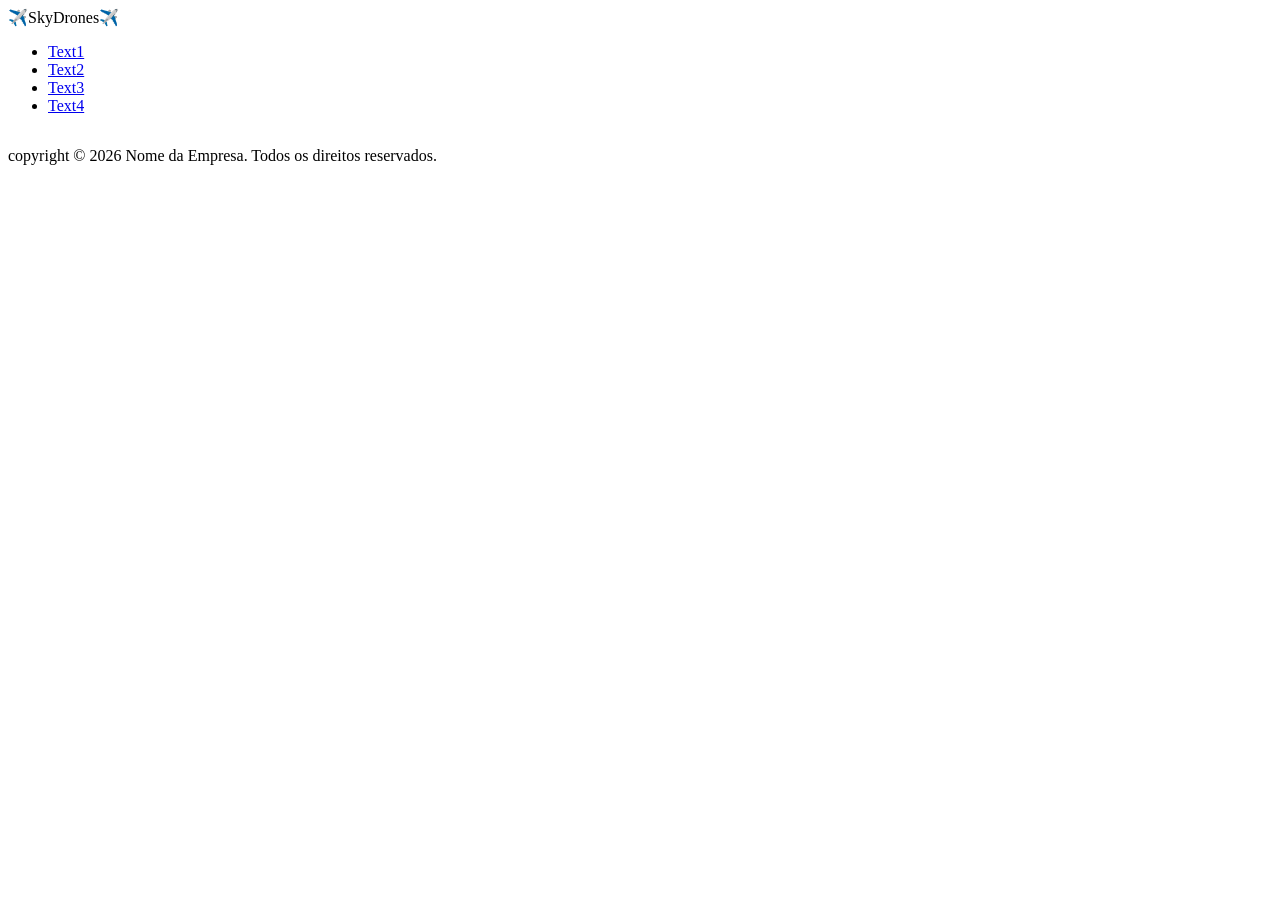
==== Skytrack_Project/index.html @ 95ff563a "Estrutura Geral - Skytrack" ====
<!DOCTYPE html>
<html lang="pt-br">

<head>
    <meta charset="UTF-8">
    <meta name="viewport" content="width=device-width, initial-scale=1.0">
    <title>Home</title>
</head>

<body>

    <!-- Cabeçalho -->
    <header>
        ✈️SkyDrones✈️
    </header>

    <!-- Menu de navegação -->
    <nav>
        <ul>
            <li>
                <a href="#">Text1</a>
            </li>
            <li>
                <a href="#">Text2</a>
            </li>
            <li>
                <a href="#">Text3</a>
            </li>
            <li>
                <a href="#">Text4</a>
            </li>
        </ul>
    </nav>

    <!-- Contéudo Principal -->
    <main>

        <!-- Seção sobre o resumo da frota -->
        <section>
            <!-- Tabela -->
            <table>

            </table>

        </section>

        <!-- Seção para cards de alerta -->
        <section>

            <!-- Um Alerta sobre manutenção (usar article para cada alerta) -->
            <article>

            </article>

        </section>

    </main>

    <footer>
        <p>copyright &copy; 2026 Nome da Empresa. Todos os direitos reservados.</p>
    </footer>

</body>

</html>
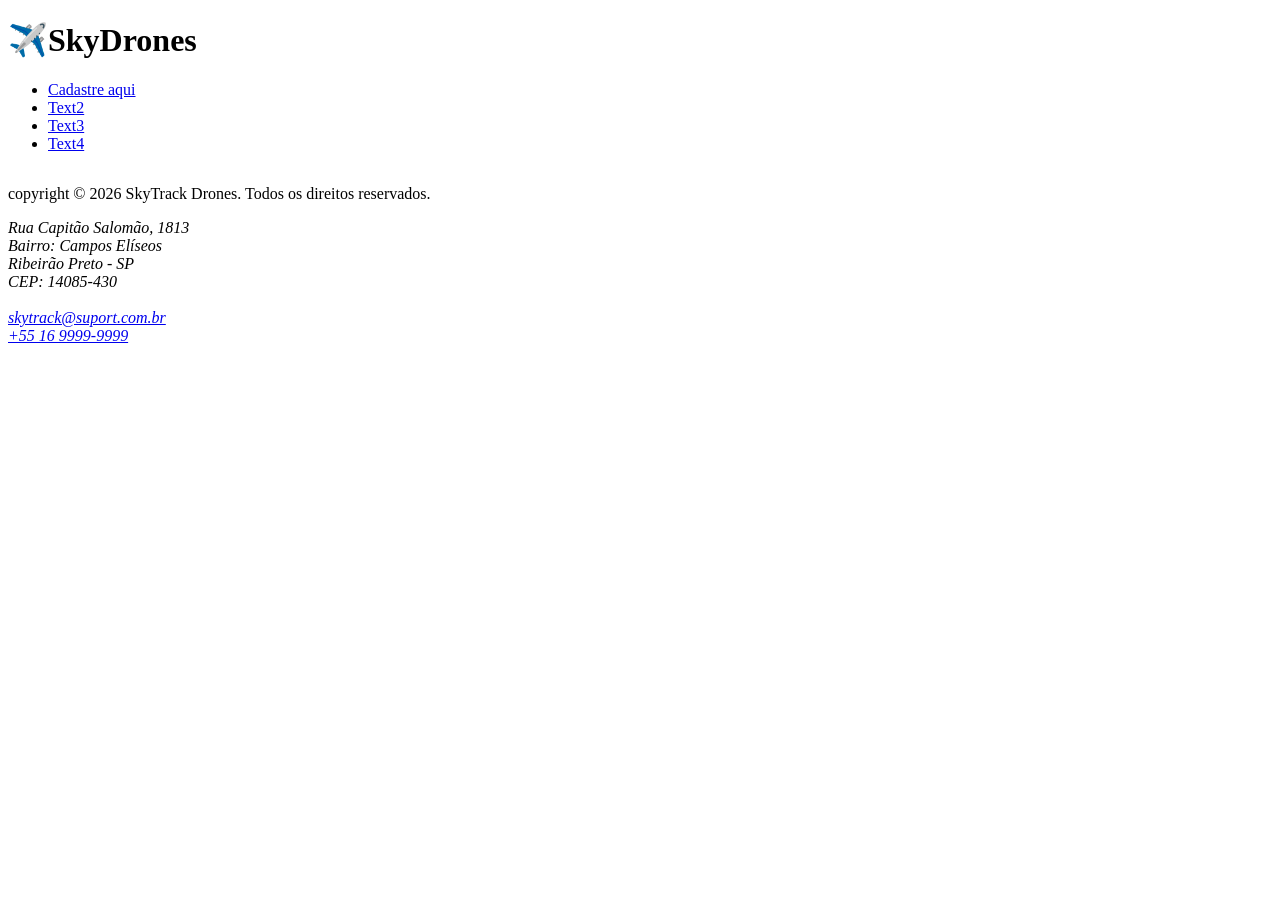
==== commit 4b198dac: "Update_index.html Pair programing João Brugnolo e Lucas Rocha" ====
--- a/Skytrack_Project/index.html
+++ b/Skytrack_Project/index.html
@@ -11,26 +11,28 @@
 
     <!-- Cabeçalho -->
     <header>
-        ✈️SkyDrones✈️
+        <h1>✈️SkyDrones</h1>
+
+        <!-- Menu de navegação -->
+        <nav>
+            <ul>
+                <li>
+                    <a href="cadastro.html">Cadastre aqui</a>
+                </li>
+                <li>
+                    <a href="#">Text2</a>
+                </li>
+                <li>
+                    <a href="#">Text3</a>
+                </li>
+                <li>
+                    <a href="#">Text4</a>
+                </li>
+            </ul>
+        </nav>
     </header>
 
-    <!-- Menu de navegação -->
-    <nav>
-        <ul>
-            <li>
-                <a href="#">Text1</a>
-            </li>
-            <li>
-                <a href="#">Text2</a>
-            </li>
-            <li>
-                <a href="#">Text3</a>
-            </li>
-            <li>
-                <a href="#">Text4</a>
-            </li>
-        </ul>
-    </nav>
+
 
     <!-- Contéudo Principal -->
     <main>
@@ -57,7 +59,18 @@
     </main>
 
     <footer>
-        <p>copyright &copy; 2026 Nome da Empresa. Todos os direitos reservados.</p>
+        <p>copyright &copy; 2026 SkyTrack Drones. Todos os direitos reservados.</p>
+
+
+        <address>
+            Rua Capitão Salomão, 1813<br>
+            Bairro: Campos Elíseos<br>
+            Ribeirão Preto - SP<br>
+            CEP: 14085-430<br><br>
+
+            <a href="mailto:skytrack@suport.com.br">skytrack@suport.com.br</a><br>
+            <a href="tel:+5516999999999">+55 16 9999-9999</a>
+        </address>
     </footer>
 
 </body>
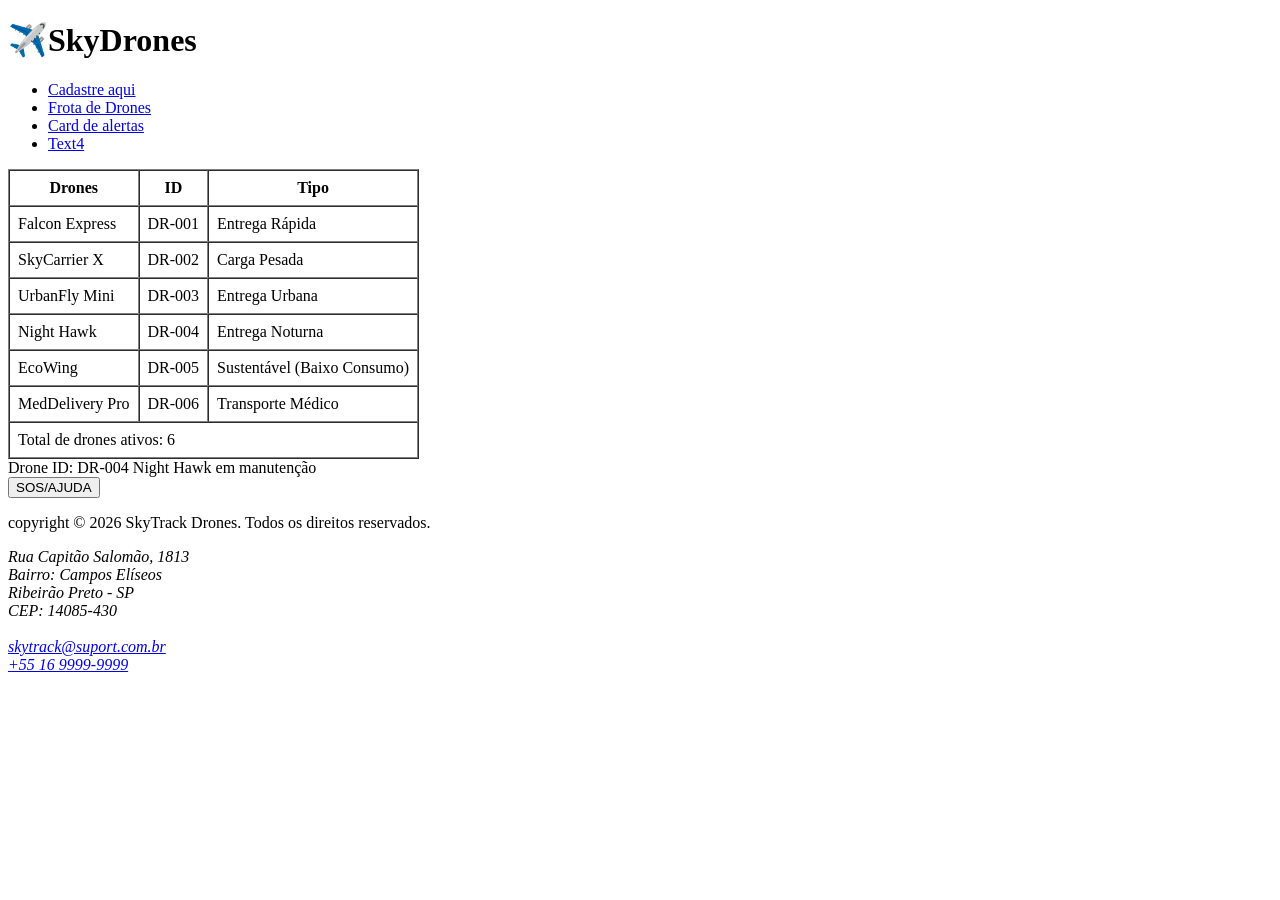
==== commit 7dca1df1: "Update Index.html Pair Programming Lucas Rocha e João Brugnolo" ====
--- a/Skytrack_Project/index.html
+++ b/Skytrack_Project/index.html
@@ -20,10 +20,10 @@
                     <a href="cadastro.html">Cadastre aqui</a>
                 </li>
                 <li>
-                    <a href="#">Text2</a>
+                    <a href="#">Frota de Drones</a>
                 </li>
                 <li>
-                    <a href="#">Text3</a>
+                    <a href="#">Card de alertas</a>
                 </li>
                 <li>
                     <a href="#">Text4</a>
@@ -33,17 +33,65 @@
     </header>
 
 
-
     <!-- Contéudo Principal -->
     <main>
 
         <!-- Seção sobre o resumo da frota -->
         <section>
             <!-- Tabela -->
-            <table>
+            <table border="1" cellpadding="8" cellspacing="0">
+                <thead>
+                    <tr>
+                        <th>Drones</th>
+                        <th>ID</th>
+                        <th>Tipo</th>
+                    </tr>
+                </thead>
 
+                <tbody>
+                    <tr>
+                        <td>Falcon Express</td>
+                        <td>DR-001</td>
+                        <td>Entrega Rápida</td>
+                    </tr>
+
+                    <tr>
+                        <td>SkyCarrier X</td>
+                        <td>DR-002</td>
+                        <td>Carga Pesada</td>
+                    </tr>
+
+                    <tr>
+                        <td>UrbanFly Mini</td>
+                        <td>DR-003</td>
+                        <td>Entrega Urbana</td>
+                    </tr>
+
+                    <tr>
+                        <td>Night Hawk</td>
+                        <td>DR-004</td>
+                        <td>Entrega Noturna</td>
+                    </tr>
+
+                    <tr>
+                        <td>EcoWing</td>
+                        <td>DR-005</td>
+                        <td>Sustentável (Baixo Consumo)</td>
+                    </tr>
+
+                    <tr>
+                        <td>MedDelivery Pro</td>
+                        <td>DR-006</td>
+                        <td>Transporte Médico</td>
+                    </tr>
+                </tbody>
+
+                <tfoot>
+                    <tr>
+                        <td colspan="3">Total de drones ativos: 6</td>
+                    </tr>
+                </tfoot>
             </table>
-
         </section>
 
         <!-- Seção para cards de alerta -->
@@ -51,10 +99,13 @@
 
             <!-- Um Alerta sobre manutenção (usar article para cada alerta) -->
             <article>
-
+                    Drone ID: DR-004 Night Hawk em manutenção
             </article>
 
         </section>
+
+
+        <button>SOS/AJUDA</button>
 
     </main>
 
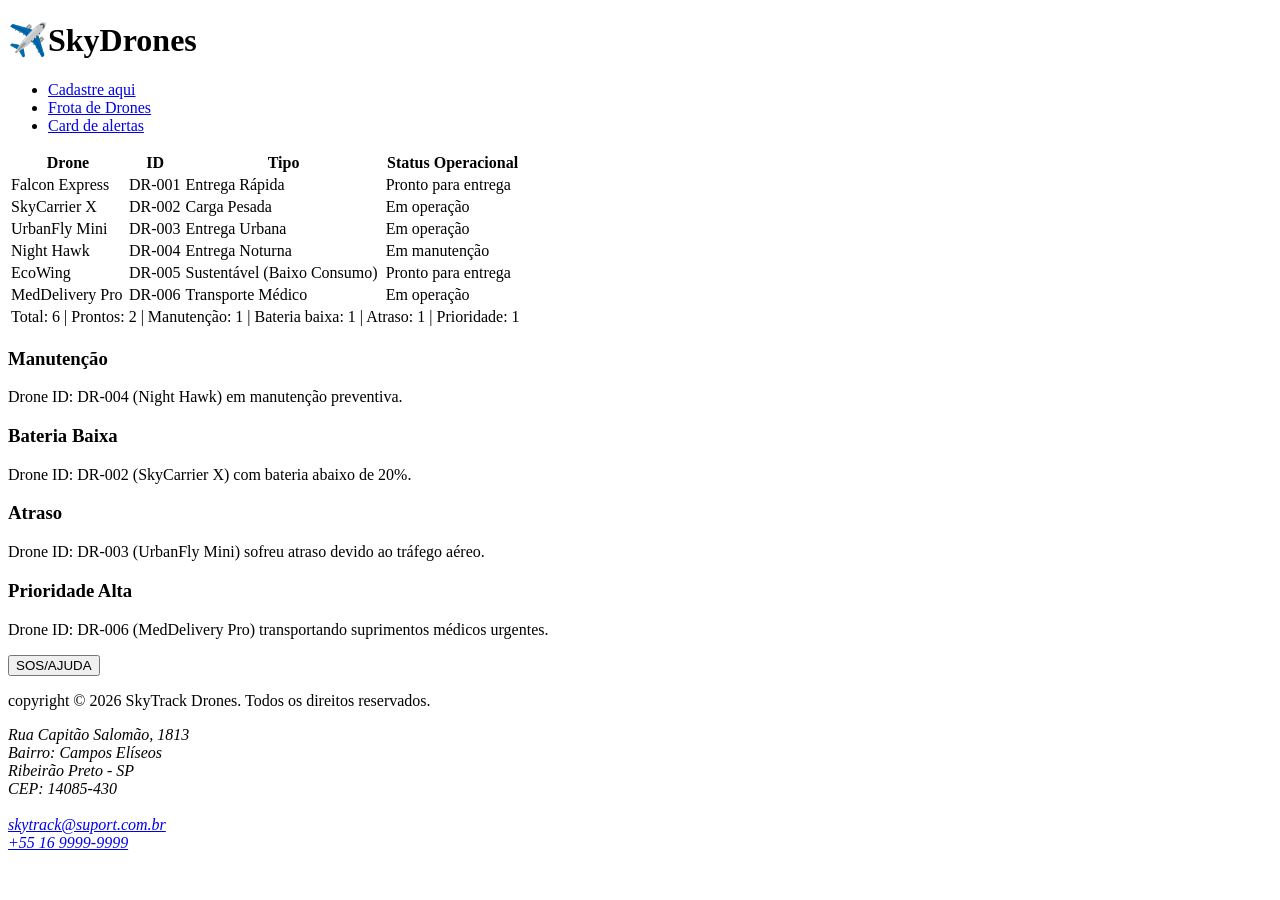
==== commit 1490e981: "Update Index.html Pair programming João Brugnolo e Lucas Rocha, finalização do html Index" ====
--- a/Skytrack_Project/index.html
+++ b/Skytrack_Project/index.html
@@ -10,23 +10,20 @@
 <body>
 
     <!-- Cabeçalho -->
-    <header>
-        <h1>✈️SkyDrones</h1>
+    <header class="header">
+        <h1 id="Titulo">✈️SkyDrones</h1>
 
         <!-- Menu de navegação -->
-        <nav>
+        <nav class="navegar">
             <ul>
                 <li>
                     <a href="cadastro.html">Cadastre aqui</a>
                 </li>
                 <li>
-                    <a href="#">Frota de Drones</a>
+                    <a href="#frotas">Frota de Drones</a>
                 </li>
                 <li>
-                    <a href="#">Card de alertas</a>
-                </li>
-                <li>
-                    <a href="#">Text4</a>
+                    <a href="#cardAlertas">Card de alertas</a>
                 </li>
             </ul>
         </nav>
@@ -34,17 +31,18 @@
 
 
     <!-- Contéudo Principal -->
-    <main>
+    <main class="main">
 
         <!-- Seção sobre o resumo da frota -->
-        <section>
+        <section id="frotas">
             <!-- Tabela -->
-            <table border="1" cellpadding="8" cellspacing="0">
+            <table class="tabela_drones">
                 <thead>
                     <tr>
-                        <th>Drones</th>
+                        <th>Drone</th>
                         <th>ID</th>
                         <th>Tipo</th>
+                        <th>Status Operacional</th>
                     </tr>
                 </thead>
 
@@ -53,65 +51,90 @@
                         <td>Falcon Express</td>
                         <td>DR-001</td>
                         <td>Entrega Rápida</td>
+                        <td id="DR-001">Pronto para entrega</td>
                     </tr>
 
                     <tr>
                         <td>SkyCarrier X</td>
                         <td>DR-002</td>
                         <td>Carga Pesada</td>
+                        <td id="DR-002">Em operação</td>
                     </tr>
 
                     <tr>
                         <td>UrbanFly Mini</td>
                         <td>DR-003</td>
                         <td>Entrega Urbana</td>
+                        <td id="DR-003">Em operação</td>
                     </tr>
 
                     <tr>
                         <td>Night Hawk</td>
                         <td>DR-004</td>
                         <td>Entrega Noturna</td>
+                        <td id="DR-004">Em manutenção</td>
                     </tr>
 
                     <tr>
                         <td>EcoWing</td>
                         <td>DR-005</td>
                         <td>Sustentável (Baixo Consumo)</td>
+                        <td id="DR-005">Pronto para entrega</td>
                     </tr>
 
                     <tr>
                         <td>MedDelivery Pro</td>
                         <td>DR-006</td>
                         <td>Transporte Médico</td>
+                        <td id="DR-006">Em operação</td>
                     </tr>
                 </tbody>
 
                 <tfoot>
                     <tr>
-                        <td colspan="3">Total de drones ativos: 6</td>
+                        <td colspan="4">
+                            Total: 6 | Prontos: 2 | Manutenção: 1 | Bateria baixa: 1 | Atraso: 1 | Prioridade: 1
+                        </td>
                     </tr>
                 </tfoot>
             </table>
         </section>
 
         <!-- Seção para cards de alerta -->
-        <section>
-
+        <section class="cardAlertas id=" cardAlertas">
             <!-- Um Alerta sobre manutenção (usar article para cada alerta) -->
+            <!-- Alerta de manutenção -->
             <article>
-                    Drone ID: DR-004 Night Hawk em manutenção
+                <h3> Manutenção</h3>
+                <p>Drone ID: DR-004 (Night Hawk) em manutenção preventiva.</p>
             </article>
 
+            <!-- Alerta de bateria -->
+            <article>
+                <h3>Bateria Baixa</h3>
+                <p>Drone ID: DR-002 (SkyCarrier X) com bateria abaixo de 20%.</p>
+            </article>
+
+            <article>
+                <h3>Atraso</h3>
+                <p>Drone ID: DR-003 (UrbanFly Mini) sofreu atraso devido ao tráfego aéreo.</p>
+            </article>
+            <!-- Alerta médico -->
+            <article>
+                <h3> Prioridade Alta</h3>
+                <p>Drone ID: DR-006 (MedDelivery Pro) transportando suprimentos médicos urgentes.</p>
+            </article>
+        </section>
+
+        <section class="sos">
+            <button id="botao_sos">SOS/AJUDA</button>
         </section>
 
 
-        <button>SOS/AJUDA</button>
-
     </main>
 
-    <footer>
+    <footer class="footer">
         <p>copyright &copy; 2026 SkyTrack Drones. Todos os direitos reservados.</p>
-
 
         <address>
             Rua Capitão Salomão, 1813<br>
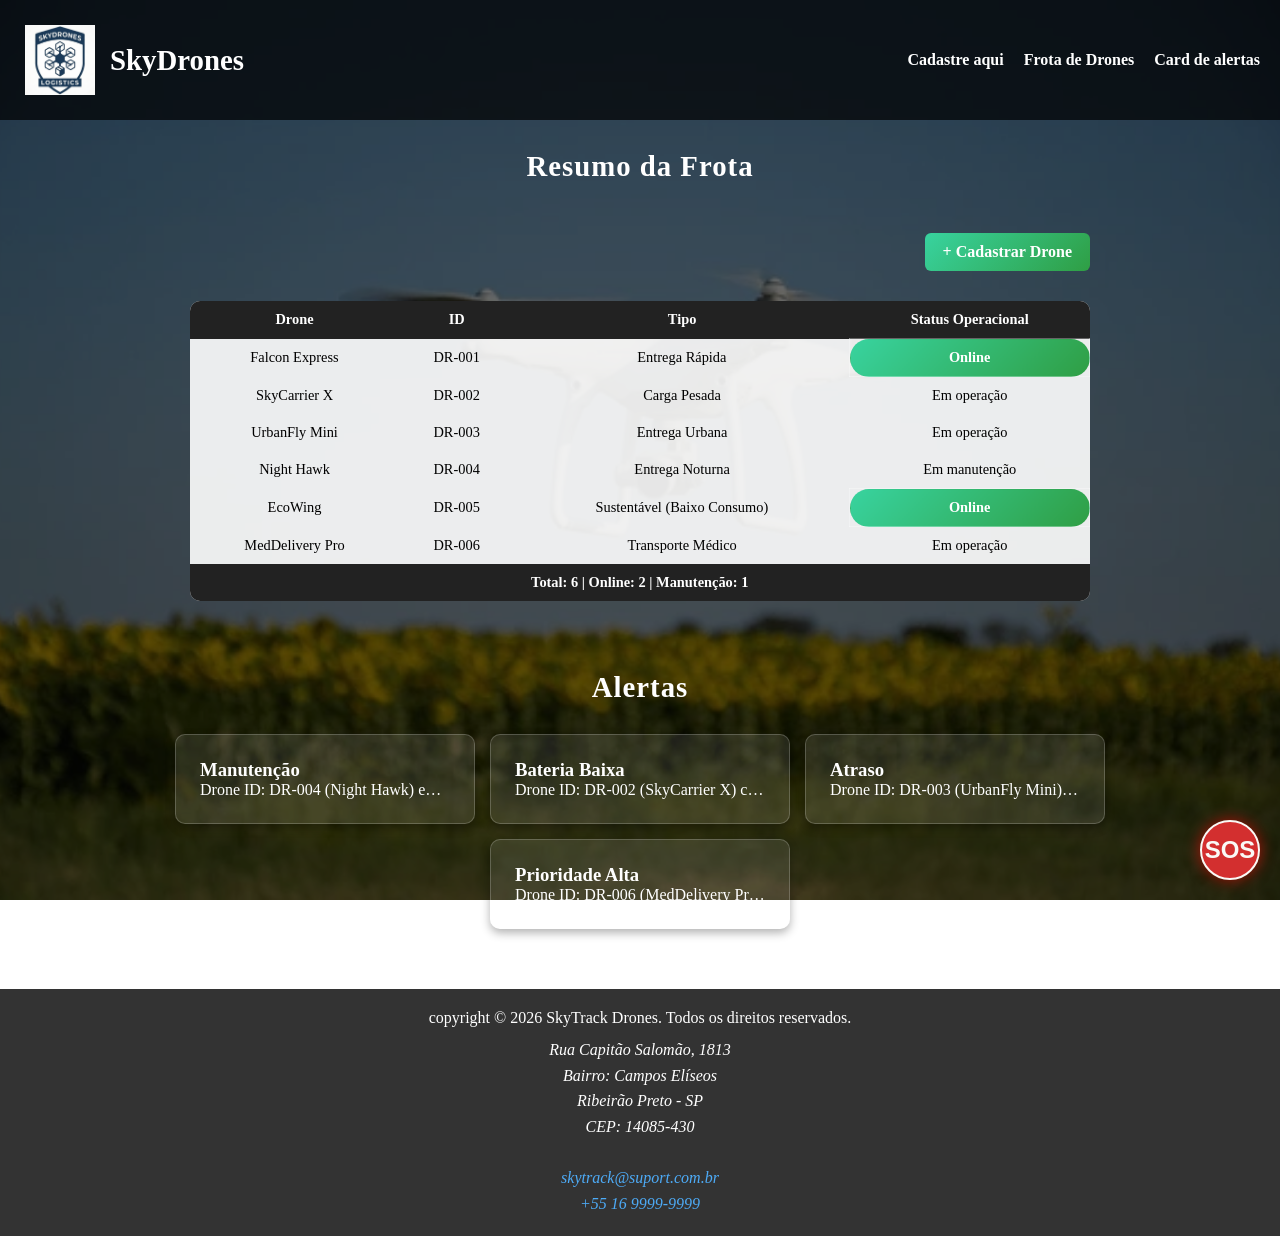
==== commit 2334189a: "Adicionando identidade visual dark mode, layouts flexíveis, ajustes de responsividade e validação de" ====
--- a/Skytrack_Project/index.html
+++ b/Skytrack_Project/index.html
@@ -4,27 +4,24 @@
 <head>
     <meta charset="UTF-8">
     <meta name="viewport" content="width=device-width, initial-scale=1.0">
-    <title>Home</title>
+    <title>SkyTrack</title>
+    <link rel="stylesheet" href="css/style.css">
 </head>
 
 <body>
+    <!-- Cabeçalho -->
+    <header>
+        <div class="logo-area">
+            <img id="logo" src="img/logo.png"
+                alt="Drone de seis hélices carregando uma caixa, centralizado num escudo, com os escritos 'SkyDrones logistics'">
+            <h1>SkyDrones</h1>
+        </div>
 
-    <!-- Cabeçalho -->
-    <header class="header">
-        <h1 id="Titulo">✈️SkyDrones</h1>
-
-        <!-- Menu de navegação -->
         <nav class="navegar">
             <ul>
-                <li>
-                    <a href="cadastro.html">Cadastre aqui</a>
-                </li>
-                <li>
-                    <a href="#frotas">Frota de Drones</a>
-                </li>
-                <li>
-                    <a href="#cardAlertas">Card de alertas</a>
-                </li>
+                <li><a href="cadastro.html">Cadastre aqui</a></li>
+                <li><a href="#frotas">Frota de Drones</a></li>
+                <li><a href="#cardAlertas">Card de alertas</a></li>
             </ul>
         </nav>
     </header>
@@ -32,103 +29,110 @@
 
     <!-- Contéudo Principal -->
     <main class="main">
-
+        <h2>Resumo da Frota</h2>
         <!-- Seção sobre o resumo da frota -->
         <section id="frotas">
-            <!-- Tabela -->
-            <table class="tabela_drones">
-                <thead>
-                    <tr>
-                        <th>Drone</th>
-                        <th>ID</th>
-                        <th>Tipo</th>
-                        <th>Status Operacional</th>
-                    </tr>
-                </thead>
+            <div class="acoes-topo">
+                <a href="cadastro.html" class="btn-cadastrar">+ Cadastrar Drone</a>
+            </div>
+            <div class="tabela-container">
+                <!-- Tabela -->
+                <table class="tabela-drones">
+                    <thead>
+                        <tr>
+                            <th>Drone</th>
+                            <th>ID</th>
+                            <th>Tipo</th>
+                            <th>Status Operacional</th>
+                        </tr>
+                    </thead>
 
-                <tbody>
-                    <tr>
-                        <td>Falcon Express</td>
-                        <td>DR-001</td>
-                        <td>Entrega Rápida</td>
-                        <td id="DR-001">Pronto para entrega</td>
-                    </tr>
+                    <tbody>
+                        <tr>
+                            <td>Falcon Express</td>
+                            <td>DR-001</td>
+                            <td>Entrega Rápida</td>
+                            <td id="DR-001" class="status-online">Online</td>
+                        </tr>
 
-                    <tr>
-                        <td>SkyCarrier X</td>
-                        <td>DR-002</td>
-                        <td>Carga Pesada</td>
-                        <td id="DR-002">Em operação</td>
-                    </tr>
+                        <tr>
+                            <td>SkyCarrier X</td>
+                            <td>DR-002</td>
+                            <td>Carga Pesada</td>
+                            <td id="DR-002">Em operação</td>
+                        </tr>
 
-                    <tr>
-                        <td>UrbanFly Mini</td>
-                        <td>DR-003</td>
-                        <td>Entrega Urbana</td>
-                        <td id="DR-003">Em operação</td>
-                    </tr>
+                        <tr>
+                            <td>UrbanFly Mini</td>
+                            <td>DR-003</td>
+                            <td>Entrega Urbana</td>
+                            <td id="DR-003">Em operação</td>
+                        </tr>
 
-                    <tr>
-                        <td>Night Hawk</td>
-                        <td>DR-004</td>
-                        <td>Entrega Noturna</td>
-                        <td id="DR-004">Em manutenção</td>
-                    </tr>
+                        <tr>
+                            <td>Night Hawk</td>
+                            <td>DR-004</td>
+                            <td>Entrega Noturna</td>
+                            <td id="DR-004">Em manutenção</td>
+                        </tr>
 
-                    <tr>
-                        <td>EcoWing</td>
-                        <td>DR-005</td>
-                        <td>Sustentável (Baixo Consumo)</td>
-                        <td id="DR-005">Pronto para entrega</td>
-                    </tr>
+                        <tr>
+                            <td>EcoWing</td>
+                            <td>DR-005</td>
+                            <td>Sustentável (Baixo Consumo)</td>
+                            <td id="DR-005" class="status-online">Online</td>
+                        </tr>
 
-                    <tr>
-                        <td>MedDelivery Pro</td>
-                        <td>DR-006</td>
-                        <td>Transporte Médico</td>
-                        <td id="DR-006">Em operação</td>
-                    </tr>
-                </tbody>
+                        <tr>
+                            <td>MedDelivery Pro</td>
+                            <td>DR-006</td>
+                            <td>Transporte Médico</td>
+                            <td id="DR-006">Em operação</td>
+                        </tr>
+                    </tbody>
 
-                <tfoot>
-                    <tr>
-                        <td colspan="4">
-                            Total: 6 | Prontos: 2 | Manutenção: 1 | Bateria baixa: 1 | Atraso: 1 | Prioridade: 1
-                        </td>
-                    </tr>
-                </tfoot>
-            </table>
+                    <tfoot>
+                        <tr>
+                            <td colspan="4" class="resumo">
+                                Total: 6 | Online: 2 | Manutenção: 1
+                            </td>
+                        </tr>
+                    </tfoot>
+                </table>
+            </div>
         </section>
 
         <!-- Seção para cards de alerta -->
-        <section class="cardAlertas id=" cardAlertas">
+        <h2>Alertas</h2>
+        <section id="cardAlertas">
+
             <!-- Um Alerta sobre manutenção (usar article para cada alerta) -->
             <!-- Alerta de manutenção -->
-            <article>
+            <article class="card">
                 <h3> Manutenção</h3>
                 <p>Drone ID: DR-004 (Night Hawk) em manutenção preventiva.</p>
             </article>
 
             <!-- Alerta de bateria -->
-            <article>
+            <article class="card">
                 <h3>Bateria Baixa</h3>
                 <p>Drone ID: DR-002 (SkyCarrier X) com bateria abaixo de 20%.</p>
             </article>
 
-            <article>
+            <article class="card">
                 <h3>Atraso</h3>
                 <p>Drone ID: DR-003 (UrbanFly Mini) sofreu atraso devido ao tráfego aéreo.</p>
             </article>
             <!-- Alerta médico -->
-            <article>
+            <article class="card">
                 <h3> Prioridade Alta</h3>
                 <p>Drone ID: DR-006 (MedDelivery Pro) transportando suprimentos médicos urgentes.</p>
             </article>
         </section>
 
-        <section class="sos">
-            <button id="botao_sos">SOS/AJUDA</button>
-        </section>
+        <div class="sos">
+            <button id="botao_sos">SOS</button>
+        </div>
 
 
     </main>
--- a/Skytrack_Project/css/style.css
+++ b/Skytrack_Project/css/style.css
@@ -0,0 +1,316 @@
+* {
+   box-sizing: border-box; 
+   margin: 0;
+   padding: 0;
+}
+
+body {
+    background-image: url("../img/drone-background.webp");
+    background-size: cover;
+    background-position: center;
+    background-repeat: no-repeat;
+    background-attachment: fixed;
+}
+main h2 {
+    text-align: center;
+    color: white;
+    margin: 30px 0 10px;
+
+    font-size: 1.8rem;
+    letter-spacing: 1px;
+}
+body::before {
+    content: "";
+    position: fixed;
+    inset: 0;
+    background: rgba(0, 0, 0, 0.6);
+    z-index: -1;
+}
+tfoot {
+    background: #222;
+    color: white;
+    font-weight: bold;
+}
+header{
+    background: rgba(0, 0, 0, 0.7);
+    color: white;
+    padding: 20px;
+    display: flex;
+    align-items: center;
+    justify-content: space-between;
+}
+
+header h1 {
+    font-size: 1.8rem;
+}
+
+.logo-area {
+    display: flex;
+    align-items: center;
+    gap: 10px;
+}
+
+.navegar ul{
+    display: flex;
+    gap: 20px;
+    list-style: none;
+    justify-content: space-between;
+}
+
+.navegar a {
+    color: white;
+    text-decoration: none;
+    font-weight: bold;
+}
+
+.navegar a:hover {
+    text-decoration: underline;
+}
+
+.status-online {
+    background: linear-gradient(135deg, #38d39f, #2f9e44);
+    color: #fff;
+    font-weight: bold;
+    text-align: center;
+    padding: 5px 10px;
+    border-radius: 20px;
+    border: 1px solid rgba(255, 255, 255, 0.3);
+}
+
+.status-online:hover {
+    transform: scale(1.05);
+    box-shadow: 
+        inset 0 1px 2px rgba(255,255,255,0.4),
+        0 4px 10px rgba(0,0,0,0.5);
+}
+
+.tabela-container{
+    width: 100%;
+    max-width: 900px;
+    margin: 20px auto;
+    overflow-x: auto;
+}
+@media (max-width: 768px) {
+    .tabela-container {
+        overflow-x: auto;
+    }
+}
+
+.tabela-drones {
+    width: 100%;
+    border-collapse: collapse;
+    background: rgba(255,255,255,0.9);
+    border-radius: 10px;
+    overflow: hidden;
+    font-size: 0.9rem;
+}
+
+.tabela-drones th {
+    background: #222;
+    color: white;
+}
+.acoes-topo {
+    width: 100%;
+    max-width: 900px;
+    margin: 20px auto 10px;
+    display: flex;
+    justify-content: flex-end;
+}
+
+.btn-cadastrar {
+    background: linear-gradient(135deg, #38d39f, #2f9e44);
+    color: white;
+    padding: 10px 18px;
+    border-radius: 6px;
+    text-decoration: none;
+    font-weight: bold;
+    transition: 0.3s;
+}
+
+.btn-cadastrar:hover {
+    transform: scale(1.05);
+    box-shadow: 0 5px 15px rgba(0,0,0,0.4);
+}
+.tabela-drones td, 
+.tabela-drones th {
+    padding: 10px;
+    text-align: center;
+}
+
+.form {
+    display: flex;
+    justify-content: center;
+    padding: 40px 20px;
+}
+.btn-enviar {
+    margin-top: 10px;
+    padding: 12px;
+
+    background: linear-gradient(135deg, #4dabf7, #1c7ed6);
+    color: white;
+
+    border: none;
+    border-radius: 5px;
+
+    font-weight: bold;
+    cursor: pointer;
+
+    transition: 0.3s;
+}
+
+.form form {
+    width: 100%;
+    max-width: 400px;
+
+    display: flex;
+    flex-direction: column;
+    gap: 10px;
+
+    background: rgba(255,255,255,0.1);
+    padding: 25px;
+
+    border-radius: 10px;
+    backdrop-filter: blur(10px);
+
+    border: 1px solid rgba(255,255,255,0.2);
+    color: white;
+}
+.form input,
+.form select {
+    padding: 10px;
+    border-radius: 5px;
+    border: none;
+
+    outline: none;
+    font-size: 14px;
+}
+
+.form input:focus,
+.form select:focus {
+    box-shadow: 0 0 5px #4dabf7;
+}
+.radio-group {
+    display: flex;
+    flex-direction: column;
+    gap: 5px;
+}
+.btn-enviar:hover {
+    transform: scale(1.03);
+    box-shadow: 0 4px 10px rgba(0,0,0,0.4);
+}
+.resumo {
+    text-align: center;
+    padding: 12px;
+}
+
+#cardAlertas{
+    display: flex;
+    flex-wrap: wrap;
+    justify-content: center;
+    gap: 15px;
+    padding: 20px;
+}
+
+.card {
+    display: flex;
+    flex-direction: column;
+    max-width: 300px;
+    padding: 1.5rem;
+    background: rgba(255, 255, 255, 0.1);
+    color: white;
+    border-radius: 10px;
+    border: 1px solid rgba(255,255,255,0.2);
+    box-shadow: 0 4px 10px rgba(0,0,0,0.3);
+    transition: 0.3s;
+}
+
+.card p {
+    white-space: nowrap;
+    overflow: hidden;
+    text-overflow: ellipsis;
+}
+
+.card:hover{
+    opacity: 0.9;
+    background-color: #faf9f65b;
+    box-shadow: 0 10px 25px rgba(0,0,0,0.5);
+}
+.btn-voltar {
+    display: block;
+    width: 100%;
+    text-align: center;
+    background: linear-gradient(135deg, #868e96, #495057);
+    color: white;
+    padding: 10px 18px;
+    border-radius: 6px;
+    text-decoration: none;
+    font-weight: bold;
+    transition: 0.3s;
+}
+
+.btn-voltar:hover {
+    transform: scale(1.05);
+    box-shadow: 0 5px 15px rgba(0,0,0,0.4);
+}
+.footer {
+    background: rgba(0, 0, 0, 0.8);
+    color: white;
+    text-align: center;
+    padding: 20px;
+    margin-top: 40px;
+}
+
+.footer address {
+    margin-top: 10px;
+    line-height: 1.6;
+}
+
+.footer a {
+    color: #4dabf7;
+    text-decoration: none;
+}
+
+.footer a:hover {
+    text-decoration: underline;
+}
+
+#botao_sos{
+    position: fixed;
+    bottom: 20px;
+    right: 20px;
+    z-index: 1000;
+    background-color: #D32F2F;
+    border-radius: 50%;
+    width: 60px;
+    height: 60px;
+    border: 2px solid #faf9f6;
+    color: #faf9f6;
+    font-weight: bold;
+    font-size: 24px;
+    box-shadow: 0 0 15px rgba(255,0,0,0.6);
+    cursor: pointer;
+    transition: 0.3s;
+}
+#frotas {
+    display: flex;
+    flex-direction: column;
+    justify-content: center;
+    padding: 20px;
+}
+#logo{
+    width: 80px;
+    height: 80px;
+    padding: 5px;
+}
+
+@media (max-width: 768px) {
+    .navegar ul {
+        flex-direction: column;
+        align-items: center;
+        gap: 10px;
+    }
+
+    .navegar {
+        justify-content: center;
+    }
+}
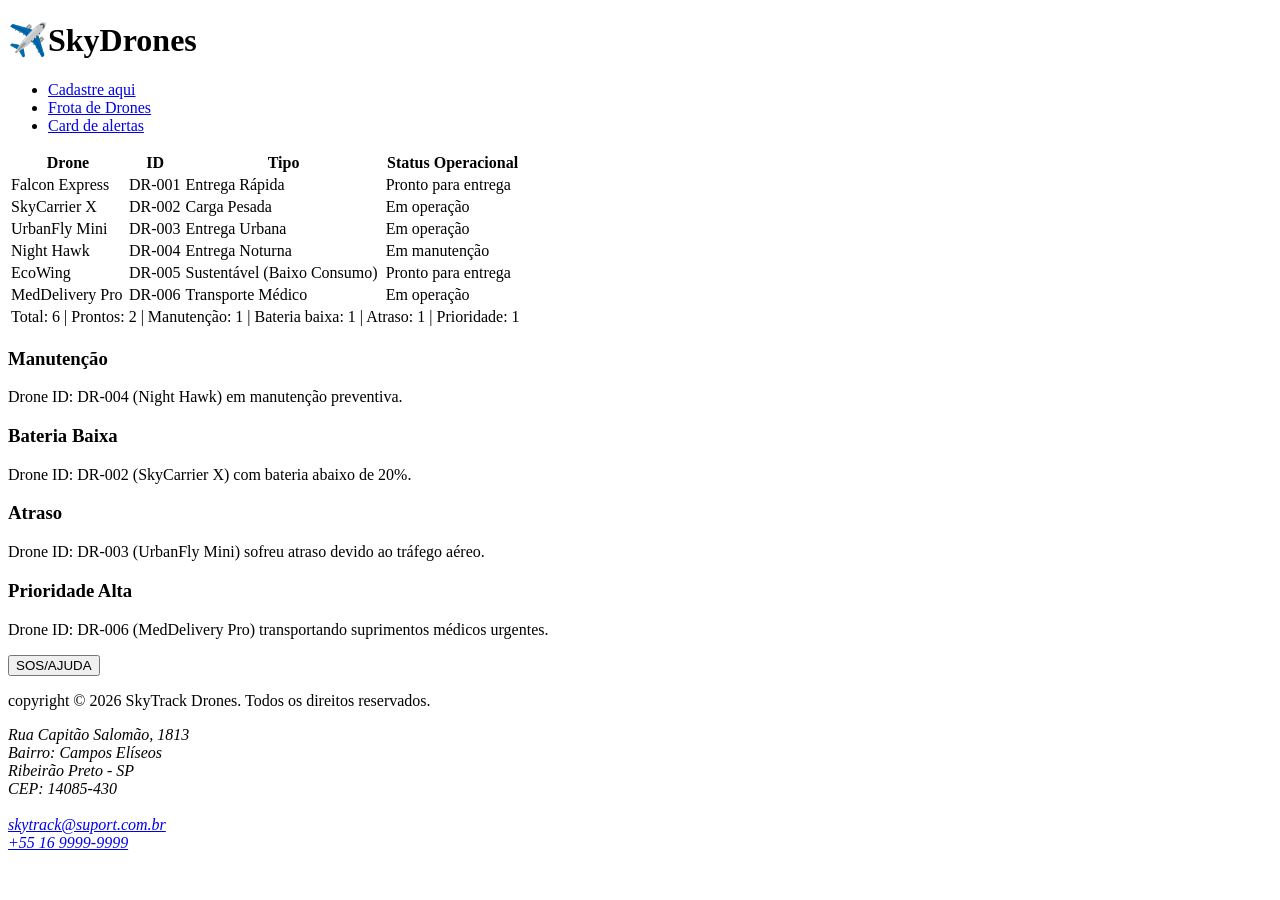
==== commit 9a378361: "update-cadastro-raquel" ====
--- a/Skytrack_Project/index.html
+++ b/Skytrack_Project/index.html
@@ -4,24 +4,28 @@
 <head>
     <meta charset="UTF-8">
     <meta name="viewport" content="width=device-width, initial-scale=1.0">
-    <title>SkyTrack</title>
-    <link rel="stylesheet" href="css/style.css">
+    <link rel="stylesheet" href="/css/style.css">
+    <title>Home</title>
 </head>
 
 <body>
+
     <!-- Cabeçalho -->
-    <header>
-        <div class="logo-area">
-            <img id="logo" src="img/logo.png"
-                alt="Drone de seis hélices carregando uma caixa, centralizado num escudo, com os escritos 'SkyDrones logistics'">
-            <h1>SkyDrones</h1>
-        </div>
+    <header class="header">
+        <h1 id="Titulo">✈️SkyDrones</h1>
 
+        <!-- Menu de navegação -->
         <nav class="navegar">
             <ul>
-                <li><a href="cadastro.html">Cadastre aqui</a></li>
-                <li><a href="#frotas">Frota de Drones</a></li>
-                <li><a href="#cardAlertas">Card de alertas</a></li>
+                <li>
+                    <a href="cadastro.html">Cadastre aqui</a>
+                </li>
+                <li>
+                    <a href="#frotas">Frota de Drones</a>
+                </li>
+                <li>
+                    <a href="#cardAlertas">Card de alertas</a>
+                </li>
             </ul>
         </nav>
     </header>
@@ -29,110 +33,103 @@
 
     <!-- Contéudo Principal -->
     <main class="main">
-        <h2>Resumo da Frota</h2>
+
         <!-- Seção sobre o resumo da frota -->
         <section id="frotas">
-            <div class="acoes-topo">
-                <a href="cadastro.html" class="btn-cadastrar">+ Cadastrar Drone</a>
-            </div>
-            <div class="tabela-container">
-                <!-- Tabela -->
-                <table class="tabela-drones">
-                    <thead>
-                        <tr>
-                            <th>Drone</th>
-                            <th>ID</th>
-                            <th>Tipo</th>
-                            <th>Status Operacional</th>
-                        </tr>
-                    </thead>
+            <!-- Tabela -->
+            <table class="tabela_drones">
+                <thead>
+                    <tr>
+                        <th>Drone</th>
+                        <th>ID</th>
+                        <th>Tipo</th>
+                        <th>Status Operacional</th>
+                    </tr>
+                </thead>
 
-                    <tbody>
-                        <tr>
-                            <td>Falcon Express</td>
-                            <td>DR-001</td>
-                            <td>Entrega Rápida</td>
-                            <td id="DR-001" class="status-online">Online</td>
-                        </tr>
+                <tbody>
+                    <tr>
+                        <td>Falcon Express</td>
+                        <td>DR-001</td>
+                        <td>Entrega Rápida</td>
+                        <td id="DR-001">Pronto para entrega</td>
+                    </tr>
 
-                        <tr>
-                            <td>SkyCarrier X</td>
-                            <td>DR-002</td>
-                            <td>Carga Pesada</td>
-                            <td id="DR-002">Em operação</td>
-                        </tr>
+                    <tr>
+                        <td>SkyCarrier X</td>
+                        <td>DR-002</td>
+                        <td>Carga Pesada</td>
+                        <td id="DR-002">Em operação</td>
+                    </tr>
 
-                        <tr>
-                            <td>UrbanFly Mini</td>
-                            <td>DR-003</td>
-                            <td>Entrega Urbana</td>
-                            <td id="DR-003">Em operação</td>
-                        </tr>
+                    <tr>
+                        <td>UrbanFly Mini</td>
+                        <td>DR-003</td>
+                        <td>Entrega Urbana</td>
+                        <td id="DR-003">Em operação</td>
+                    </tr>
 
-                        <tr>
-                            <td>Night Hawk</td>
-                            <td>DR-004</td>
-                            <td>Entrega Noturna</td>
-                            <td id="DR-004">Em manutenção</td>
-                        </tr>
+                    <tr>
+                        <td>Night Hawk</td>
+                        <td>DR-004</td>
+                        <td>Entrega Noturna</td>
+                        <td id="DR-004">Em manutenção</td>
+                    </tr>
 
-                        <tr>
-                            <td>EcoWing</td>
-                            <td>DR-005</td>
-                            <td>Sustentável (Baixo Consumo)</td>
-                            <td id="DR-005" class="status-online">Online</td>
-                        </tr>
+                    <tr>
+                        <td>EcoWing</td>
+                        <td>DR-005</td>
+                        <td>Sustentável (Baixo Consumo)</td>
+                        <td id="DR-005">Pronto para entrega</td>
+                    </tr>
 
-                        <tr>
-                            <td>MedDelivery Pro</td>
-                            <td>DR-006</td>
-                            <td>Transporte Médico</td>
-                            <td id="DR-006">Em operação</td>
-                        </tr>
-                    </tbody>
+                    <tr>
+                        <td>MedDelivery Pro</td>
+                        <td>DR-006</td>
+                        <td>Transporte Médico</td>
+                        <td id="DR-006">Em operação</td>
+                    </tr>
+                </tbody>
 
-                    <tfoot>
-                        <tr>
-                            <td colspan="4" class="resumo">
-                                Total: 6 | Online: 2 | Manutenção: 1
-                            </td>
-                        </tr>
-                    </tfoot>
-                </table>
-            </div>
+                <tfoot>
+                    <tr>
+                        <td colspan="4">
+                            Total: 6 | Prontos: 2 | Manutenção: 1 | Bateria baixa: 1 | Atraso: 1 | Prioridade: 1
+                        </td>
+                    </tr>
+                </tfoot>
+            </table>
         </section>
 
         <!-- Seção para cards de alerta -->
-        <h2>Alertas</h2>
-        <section id="cardAlertas">
-
+        <section class="cardAlertas" id="cardAlertas">
             <!-- Um Alerta sobre manutenção (usar article para cada alerta) -->
             <!-- Alerta de manutenção -->
-            <article class="card">
+            <article>
                 <h3> Manutenção</h3>
                 <p>Drone ID: DR-004 (Night Hawk) em manutenção preventiva.</p>
             </article>
 
             <!-- Alerta de bateria -->
-            <article class="card">
+            <article>
                 <h3>Bateria Baixa</h3>
                 <p>Drone ID: DR-002 (SkyCarrier X) com bateria abaixo de 20%.</p>
             </article>
 
-            <article class="card">
+            <article>
                 <h3>Atraso</h3>
                 <p>Drone ID: DR-003 (UrbanFly Mini) sofreu atraso devido ao tráfego aéreo.</p>
             </article>
             <!-- Alerta médico -->
-            <article class="card">
+            <article>
                 <h3> Prioridade Alta</h3>
                 <p>Drone ID: DR-006 (MedDelivery Pro) transportando suprimentos médicos urgentes.</p>
             </article>
         </section>
 
-        <div class="sos">
-            <button id="botao_sos">SOS</button>
-        </div>
+        <section class="sos">
+            <button id="botao_sos">SOS/AJUDA</button>
+        </section>
 
 
     </main>
